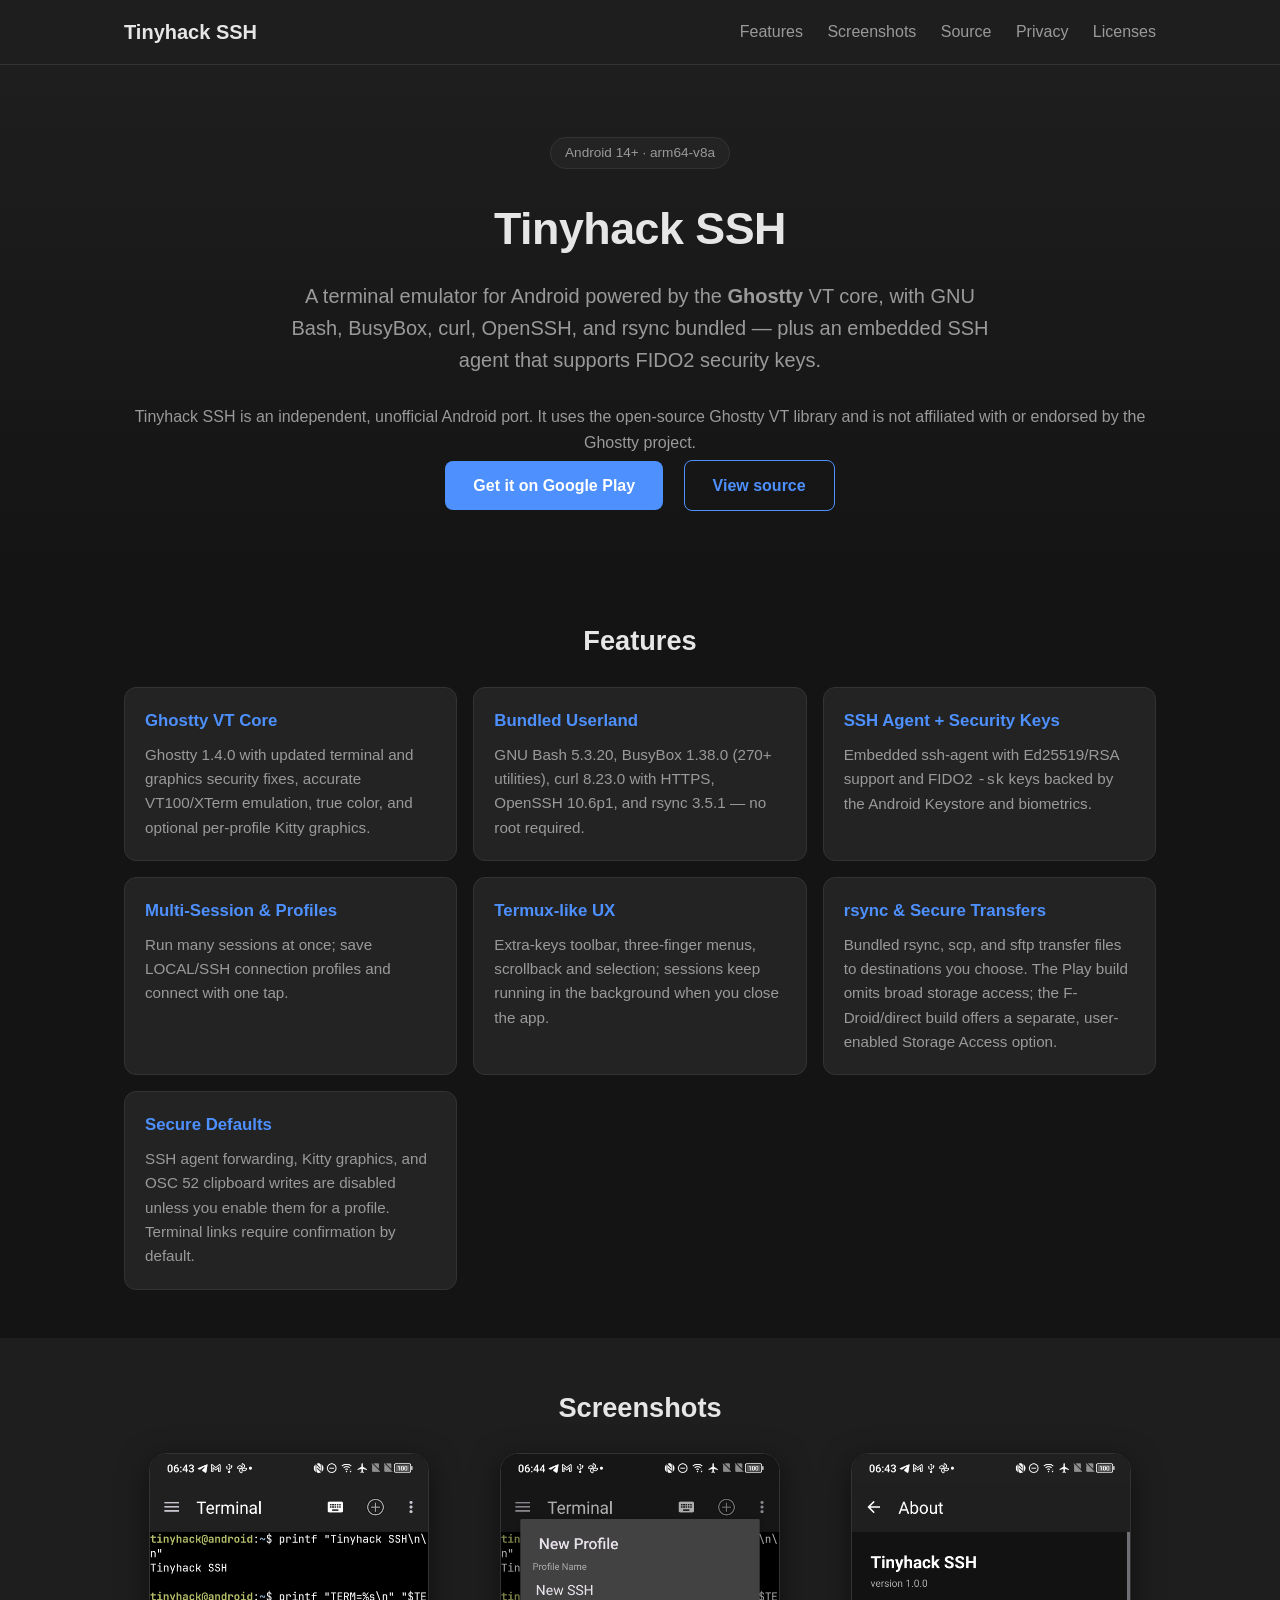
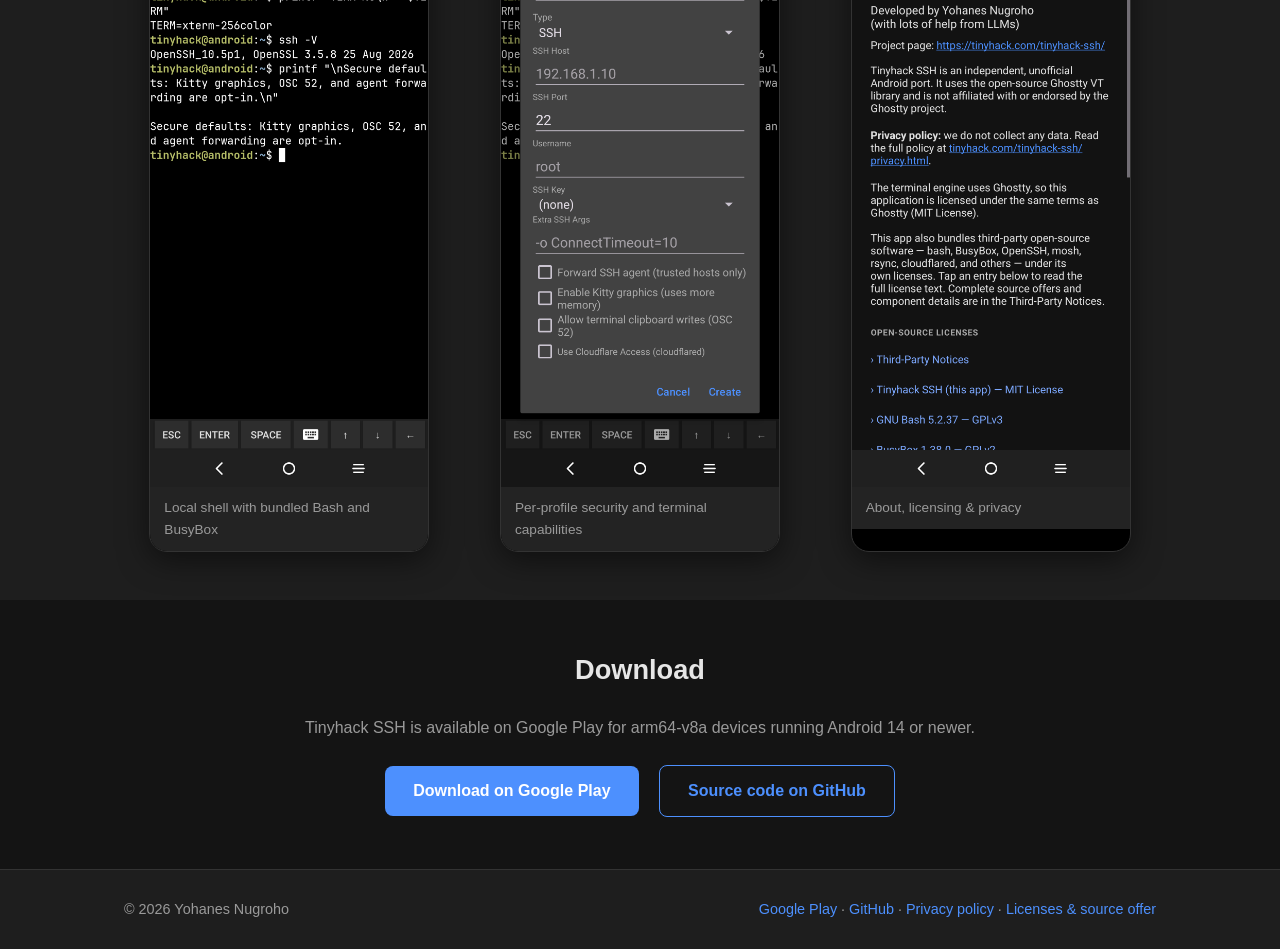
==== website/index.html @ e21db77f "Add named UML Debian environments and refresh security dependencies" ====
<!DOCTYPE html>
<html lang="en">
<head>
<meta charset="utf-8">
<meta name="viewport" content="width=device-width, initial-scale=1">
<title>Tinyhack SSH — Terminal emulator for Android with Ghostty core</title>
<meta name="description" content="Tinyhack SSH is a high-performance Android terminal emulator powered by the Ghostty VT core, with an embedded GNU/BSD userland, curl, OpenSSH suite, SSH agent, rsync, and a Termux-like touch UX.">
<link rel="stylesheet" href="style.css">
</head>
<body>

<header>
  <div class="container">
    <span class="brand">Tinyhack SSH</span>
    <nav>
      <a href="#features">Features</a>
      <a href="#screenshots">Screenshots</a>
      <a href="https://github.com/yohanes/tinyhack-ssh">Source</a>
      <a href="privacy.html">Privacy</a>
      <a href="third-party-notices.txt">Licenses</a>
    </nav>
  </div>
</header>

<section class="hero">
  <div class="container">
    <div class="badge">Android 14+ &middot; arm64-v8a</div>
    <h1>Tinyhack SSH</h1>
    <p class="tagline">A terminal emulator for Android powered by the <strong>Ghostty</strong> VT&nbsp;core, with GNU Bash, BusyBox, curl, OpenSSH, and rsync bundled — plus an embedded SSH agent that supports FIDO2 security keys.</p>
    <p class="muted">Tinyhack SSH is an independent, unofficial Android port. It uses the open-source Ghostty VT library and is not affiliated with or endorsed by the Ghostty project.</p>
    <a class="btn" href="https://play.google.com/store/apps/details?id=com.tinyhack.ssh">Get it on Google Play</a>
    <a class="btn secondary" href="https://github.com/yohanes/tinyhack-ssh">View source</a>
  </div>
</section>

<section id="features">
  <div class="container">
    <h2>Features</h2>
    <div class="features">
      <div class="feature"><h3>Ghostty VT Core</h3><p>Ghostty 1.4.0 with updated terminal and graphics security fixes, accurate VT100/XTerm emulation, true color, and optional per-profile Kitty graphics.</p></div>
      <div class="feature"><h3>Bundled Userland</h3><p>GNU Bash 5.3.20, BusyBox 1.38.0 (270+ utilities), curl 8.23.0 with HTTPS, OpenSSH 10.6p1, and rsync 3.5.1 — no root required.</p></div>
      <div class="feature"><h3>SSH Agent + Security Keys</h3><p>Embedded ssh-agent with Ed25519/RSA support and FIDO2 <code>-sk</code> keys backed by the Android Keystore and biometrics.</p></div>
      <div class="feature"><h3>Multi-Session &amp; Profiles</h3><p>Run many sessions at once; save LOCAL/SSH connection profiles and connect with one tap.</p></div>
      <div class="feature"><h3>Termux-like UX</h3><p>Extra-keys toolbar, three-finger menus, scrollback and selection; sessions keep running in the background when you close the app.</p></div>
      <div class="feature"><h3>rsync &amp; Secure Transfers</h3><p>Bundled rsync, scp, and sftp transfer files to destinations you choose. The Play build omits broad storage access; the F-Droid/direct build offers a separate, user-enabled Storage Access option.</p></div>
      <div class="feature"><h3>Secure Defaults</h3><p>SSH agent forwarding, Kitty graphics, and OSC 52 clipboard writes are disabled unless you enable them for a profile. Terminal links require confirmation by default.</p></div>
    </div>
  </div>
</section>

<section id="screenshots" style="background: var(--bg-alt);">
  <div class="container">
    <h2>Screenshots</h2>
    <div class="screenshots">
      <figure class="shot">
        <img src="screenshots/terminal.png" alt="Tinyhack SSH terminal running commands in a local bash session">
        <figcaption>Local shell with bundled Bash and BusyBox</figcaption>
      </figure>
      <figure class="shot">
        <img src="screenshots/drawer.png" alt="New SSH profile dialog with agent forwarding, Kitty graphics, and OSC 52 options disabled">
        <figcaption>Per-profile security and terminal capabilities</figcaption>
      </figure>
      <figure class="shot">
        <img src="screenshots/about.png" alt="About dialog showing developer, license, and privacy information">
        <figcaption>About, licensing &amp; privacy</figcaption>
      </figure>
    </div>
  </div>
</section>

<section id="download">
  <div class="container" style="text-align:center;">
    <h2>Download</h2>
    <p style="color:var(--muted); margin-bottom:20px;">Tinyhack SSH is available on Google Play for arm64-v8a devices running Android 14 or newer.</p>
    <a class="btn" href="https://play.google.com/store/apps/details?id=com.tinyhack.ssh">Download on Google Play</a>
    <a class="btn secondary" href="https://github.com/yohanes/tinyhack-ssh">Source code on GitHub</a>
  </div>
</section>

<footer>
  <div class="container">
    <span>&copy; 2026 Yohanes Nugroho</span>
    <span><a href="https://play.google.com/store/apps/details?id=com.tinyhack.ssh">Google Play</a> &middot; <a href="https://github.com/yohanes/tinyhack-ssh">GitHub</a> &middot; <a href="https://tinyhack.com/tinyhack-ssh/privacy.html">Privacy policy</a> &middot; <a href="third-party-notices.txt">Licenses &amp; source offer</a></span>
  </div>
</footer>

</body>
</html>
---- website/style.css ----
:root {
  --bg: #141414;
  --bg-alt: #1e1e1e;
  --card: #232323;
  --text: #e6e6e6;
  --muted: #9a9a9a;
  --accent: #4d90fe;
  --border: #333;
}

* { box-sizing: border-box; margin: 0; padding: 0; }

body {
  background: var(--bg);
  color: var(--text);
  font-family: -apple-system, BlinkMacSystemFont, "Segoe UI", Roboto, Helvetica, Arial, sans-serif;
  line-height: 1.6;
}

a { color: var(--accent); text-decoration: none; }
a:hover { text-decoration: underline; }

.container { max-width: 1080px; margin: 0 auto; padding: 0 24px; }

header {
  background: var(--bg-alt);
  border-bottom: 1px solid var(--border);
  padding: 16px 0;
  position: sticky;
  top: 0;
  z-index: 10;
}
header .container { display: flex; align-items: center; justify-content: space-between; }
.brand { font-size: 1.25rem; font-weight: 700; color: var(--text); }
nav a { margin-left: 20px; color: var(--muted); }
nav a:hover { color: var(--text); text-decoration: none; }

.hero {
  padding: 72px 0 56px;
  text-align: center;
  background: linear-gradient(180deg, var(--bg-alt) 0%, var(--bg) 100%);
}
.hero h1 { font-size: 2.8rem; letter-spacing: -0.5px; }
.hero .tagline { font-size: 1.25rem; color: var(--muted); margin: 16px auto 28px; max-width: 720px; }
.btn {
  display: inline-block;
  background: var(--accent);
  color: #fff;
  padding: 12px 28px;
  border-radius: 8px;
  font-weight: 600;
  margin: 4px 8px;
}
.btn:hover { filter: brightness(1.1); text-decoration: none; }
.btn.secondary { background: transparent; border: 1px solid var(--accent); color: var(--accent); }
.btn.disabled { background: #3a3a3a; color: var(--muted); cursor: not-allowed; }
.badge {
  display: inline-block;
  background: var(--card);
  border: 1px solid var(--border);
  color: var(--muted);
  border-radius: 999px;
  padding: 4px 14px;
  font-size: 0.85rem;
  margin-bottom: 24px;
}

section { padding: 48px 0; }
section h2 { font-size: 1.7rem; margin-bottom: 24px; text-align: center; }

.features {
  display: grid;
  grid-template-columns: repeat(auto-fit, minmax(300px, 1fr));
  gap: 16px;
}
.feature {
  background: var(--card);
  border: 1px solid var(--border);
  border-radius: 12px;
  padding: 20px;
}
.feature h3 { font-size: 1.05rem; margin-bottom: 8px; color: var(--accent); }
.feature p { color: var(--muted); font-size: 0.95rem; }

.screenshots {
  display: grid;
  grid-template-columns: repeat(auto-fit, minmax(240px, 1fr));
  gap: 20px;
  justify-items: center;
}
.shot {
  background: #000;
  border: 1px solid var(--border);
  border-radius: 18px;
  overflow: hidden;
  max-width: 280px;
  box-shadow: 0 8px 30px rgba(0, 0, 0, 0.5);
}
.shot img { display: block; width: 100%; height: auto; }
.shot figcaption { padding: 10px 14px; font-size: 0.85rem; color: var(--muted); background: var(--card); }

footer {
  border-top: 1px solid var(--border);
  background: var(--bg-alt);
  padding: 28px 0;
  color: var(--muted);
  font-size: 0.9rem;
}
footer .container { display: flex; flex-wrap: wrap; gap: 12px; justify-content: space-between; }

.page { padding: 48px 0 64px; max-width: 800px; }
.page h1 { margin-bottom: 24px; }
.page h2 { font-size: 1.3rem; margin: 28px 0 12px; text-align: left; }
.page p, .page ul { color: var(--text); margin-bottom: 16px; }
.page ul { padding-left: 24px; }
.muted { color: var(--muted); }
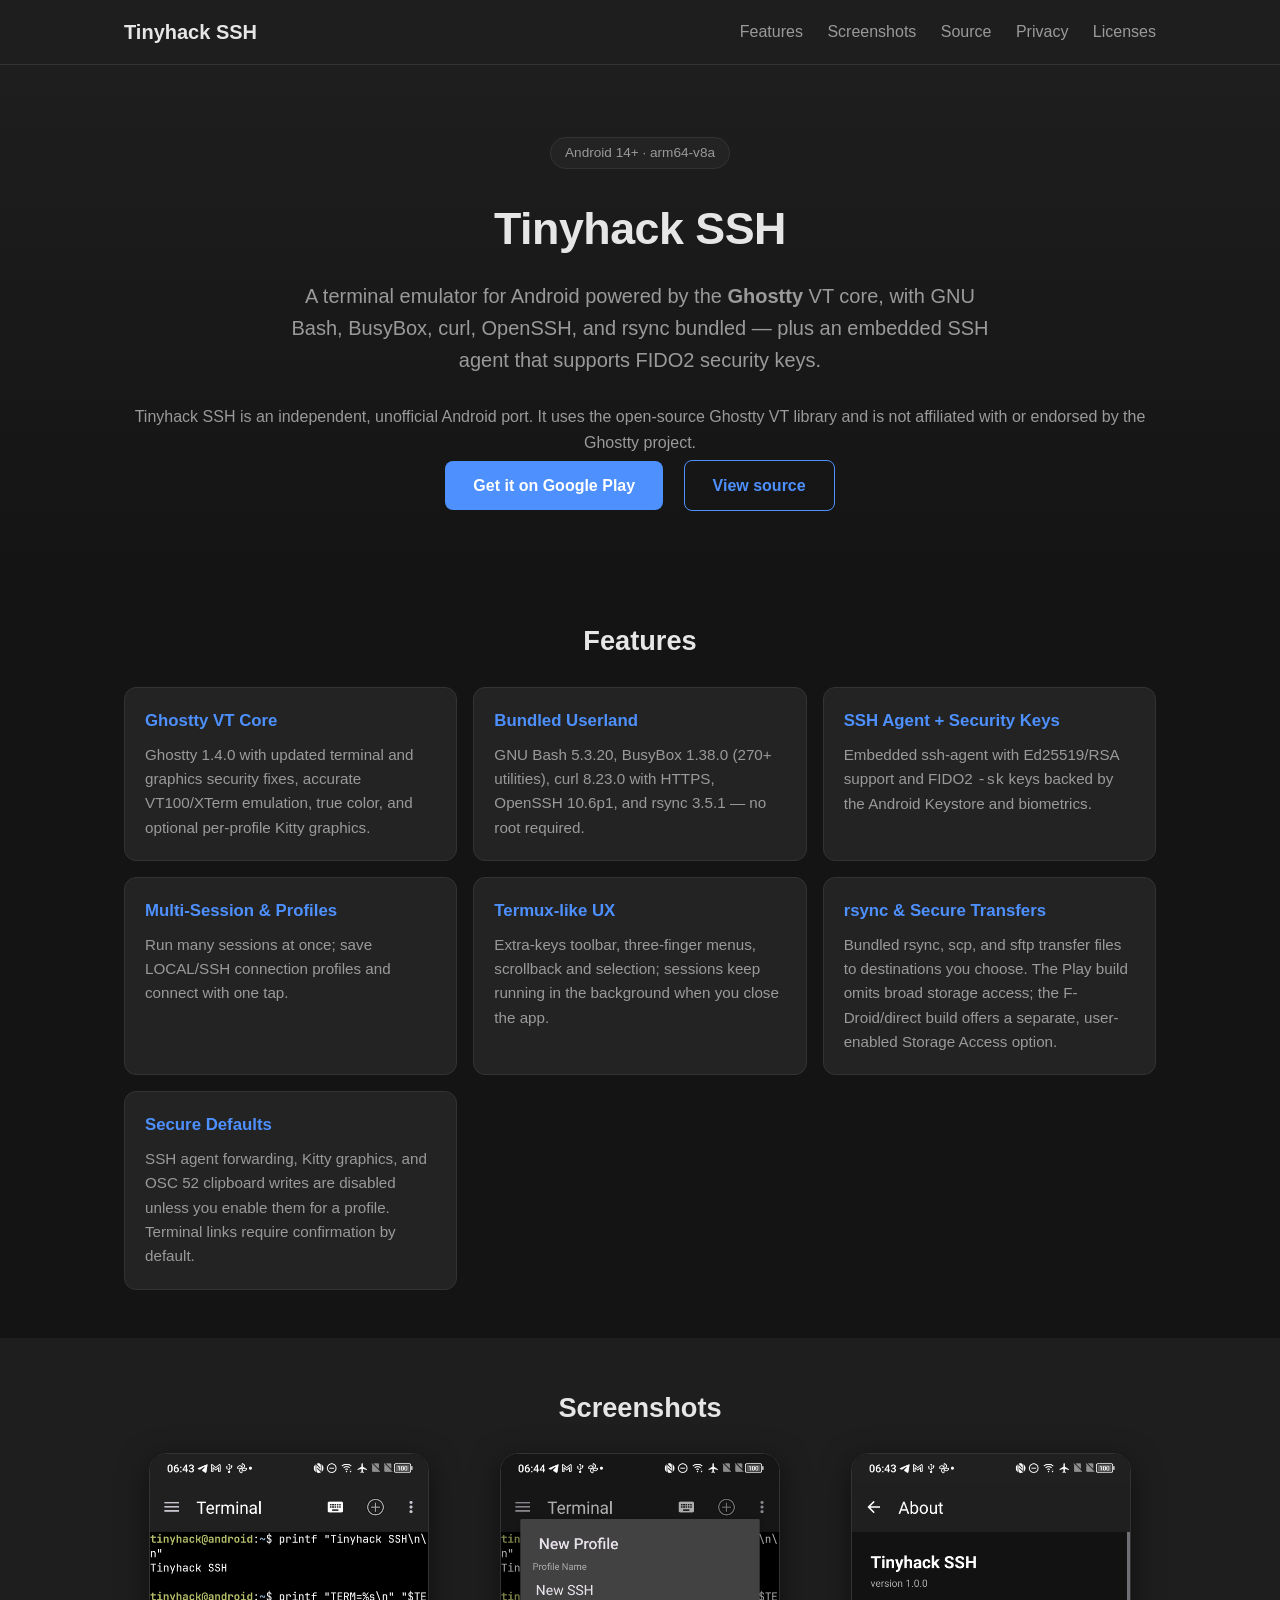
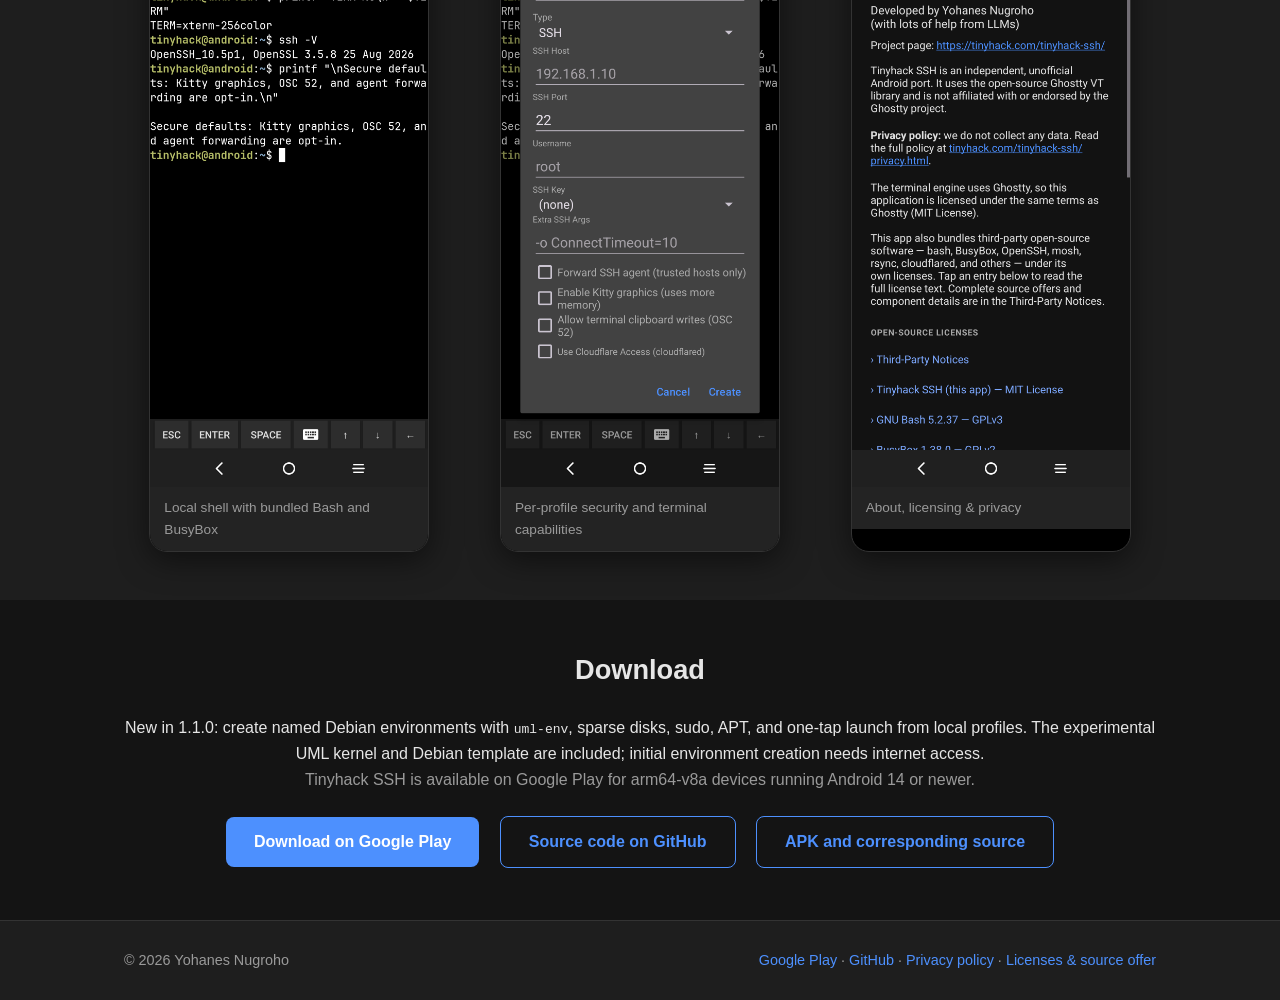
==== commit 684f37de: "Release 1.1.0 with bundled UML Debian environments" ====
--- a/website/index.html
+++ b/website/index.html
@@ -71,9 +71,11 @@
 <section id="download">
   <div class="container" style="text-align:center;">
     <h2>Download</h2>
+    <p>New in 1.1.0: create named Debian environments with <code>uml-env</code>, sparse disks, sudo, APT, and one-tap launch from local profiles. The experimental UML kernel and Debian template are included; initial environment creation needs internet access.</p>
     <p style="color:var(--muted); margin-bottom:20px;">Tinyhack SSH is available on Google Play for arm64-v8a devices running Android 14 or newer.</p>
     <a class="btn" href="https://play.google.com/store/apps/details?id=com.tinyhack.ssh">Download on Google Play</a>
     <a class="btn secondary" href="https://github.com/yohanes/tinyhack-ssh">Source code on GitHub</a>
+    <a class="btn secondary" href="https://github.com/yohanes/tinyhack-ssh/releases/tag/v1.1.0">APK and corresponding source</a>
   </div>
 </section>
 
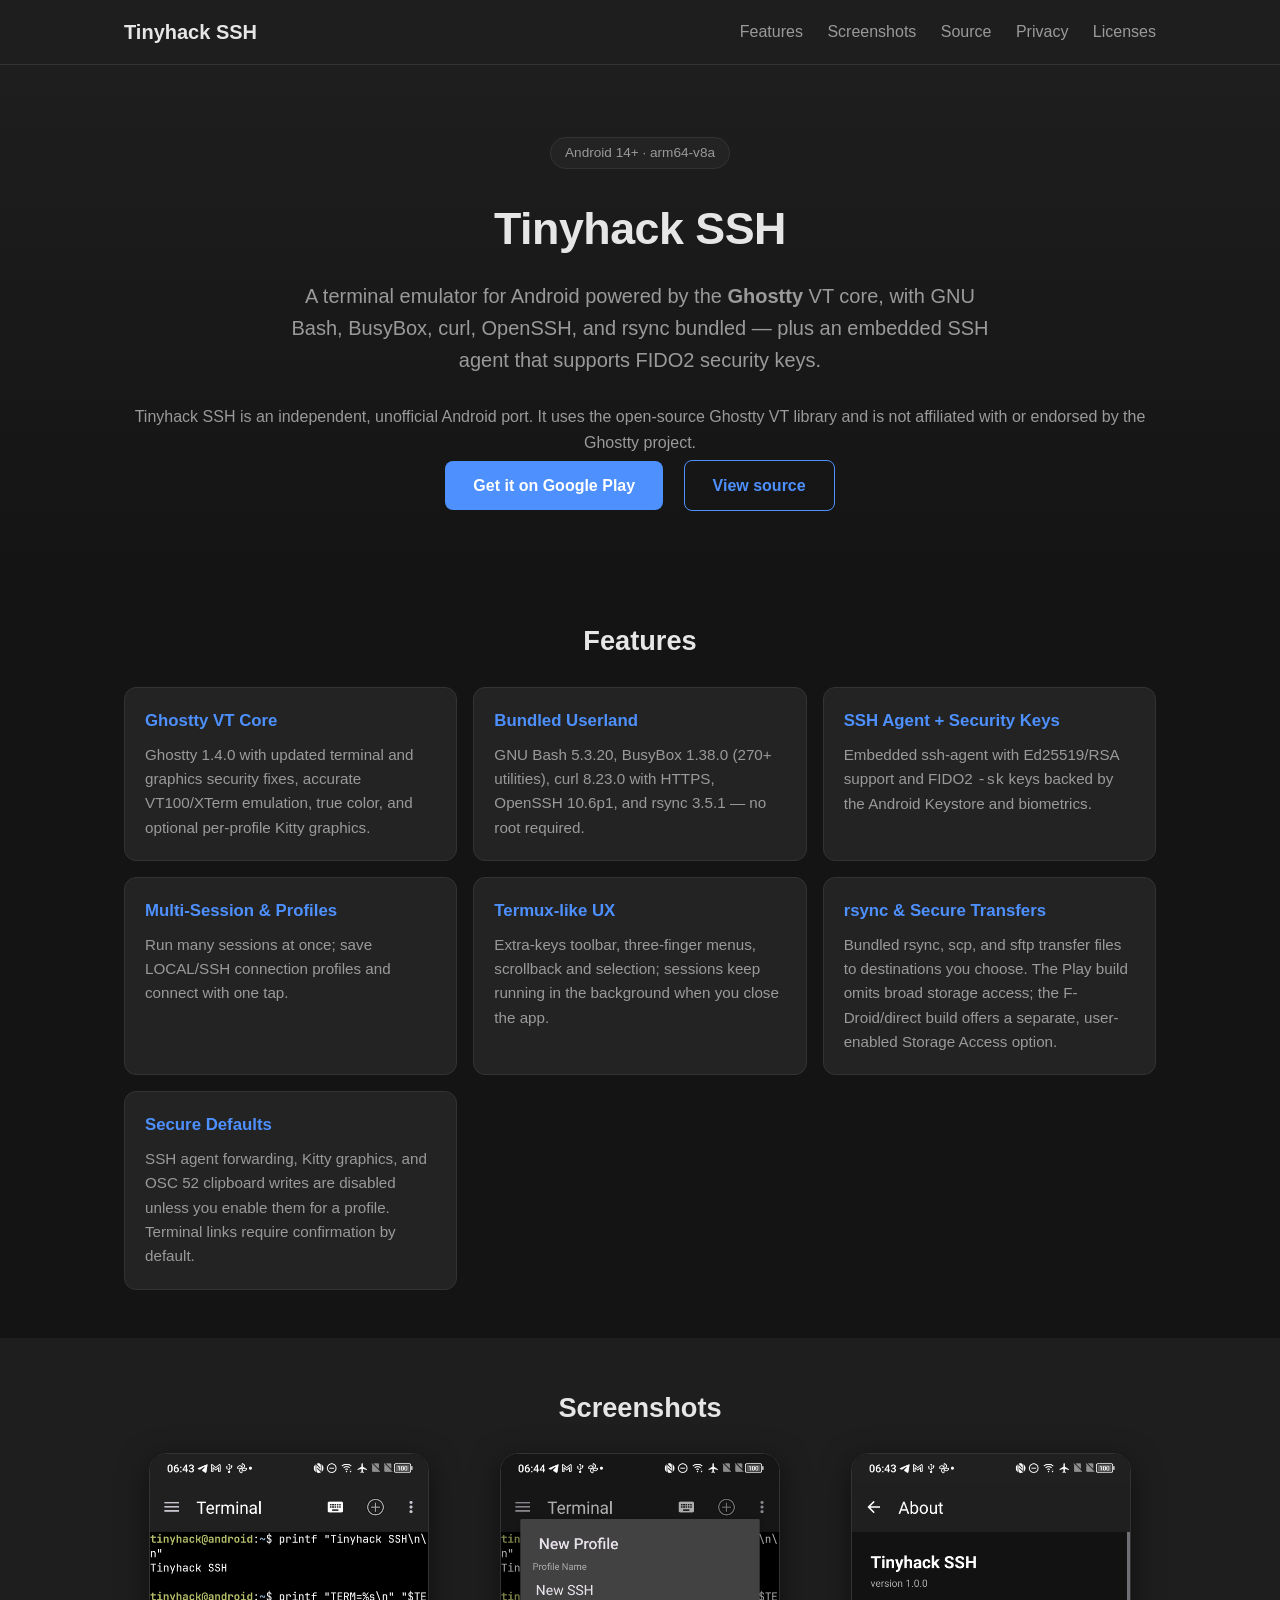
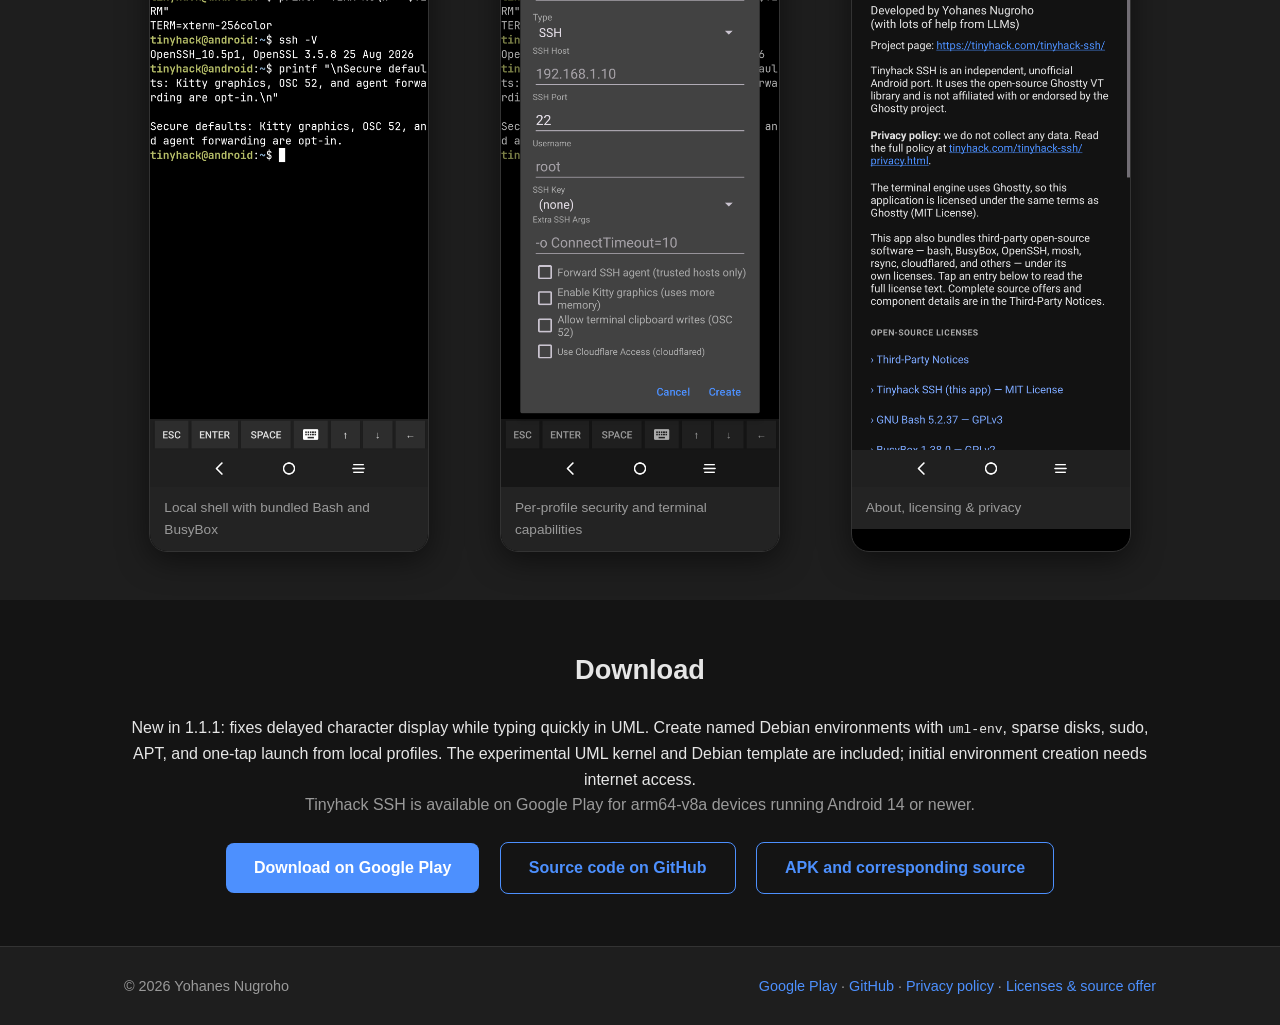
==== commit 006036c3: "Release 1.1.1 with reliable UML console input wakeups" ====
--- a/website/index.html
+++ b/website/index.html
@@ -71,11 +71,11 @@
 <section id="download">
   <div class="container" style="text-align:center;">
     <h2>Download</h2>
-    <p>New in 1.1.0: create named Debian environments with <code>uml-env</code>, sparse disks, sudo, APT, and one-tap launch from local profiles. The experimental UML kernel and Debian template are included; initial environment creation needs internet access.</p>
+    <p>New in 1.1.1: fixes delayed character display while typing quickly in UML. Create named Debian environments with <code>uml-env</code>, sparse disks, sudo, APT, and one-tap launch from local profiles. The experimental UML kernel and Debian template are included; initial environment creation needs internet access.</p>
     <p style="color:var(--muted); margin-bottom:20px;">Tinyhack SSH is available on Google Play for arm64-v8a devices running Android 14 or newer.</p>
     <a class="btn" href="https://play.google.com/store/apps/details?id=com.tinyhack.ssh">Download on Google Play</a>
     <a class="btn secondary" href="https://github.com/yohanes/tinyhack-ssh">Source code on GitHub</a>
-    <a class="btn secondary" href="https://github.com/yohanes/tinyhack-ssh/releases/tag/v1.1.0">APK and corresponding source</a>
+    <a class="btn secondary" href="https://github.com/yohanes/tinyhack-ssh/releases/tag/v1.1.1">APK and corresponding source</a>
   </div>
 </section>
 
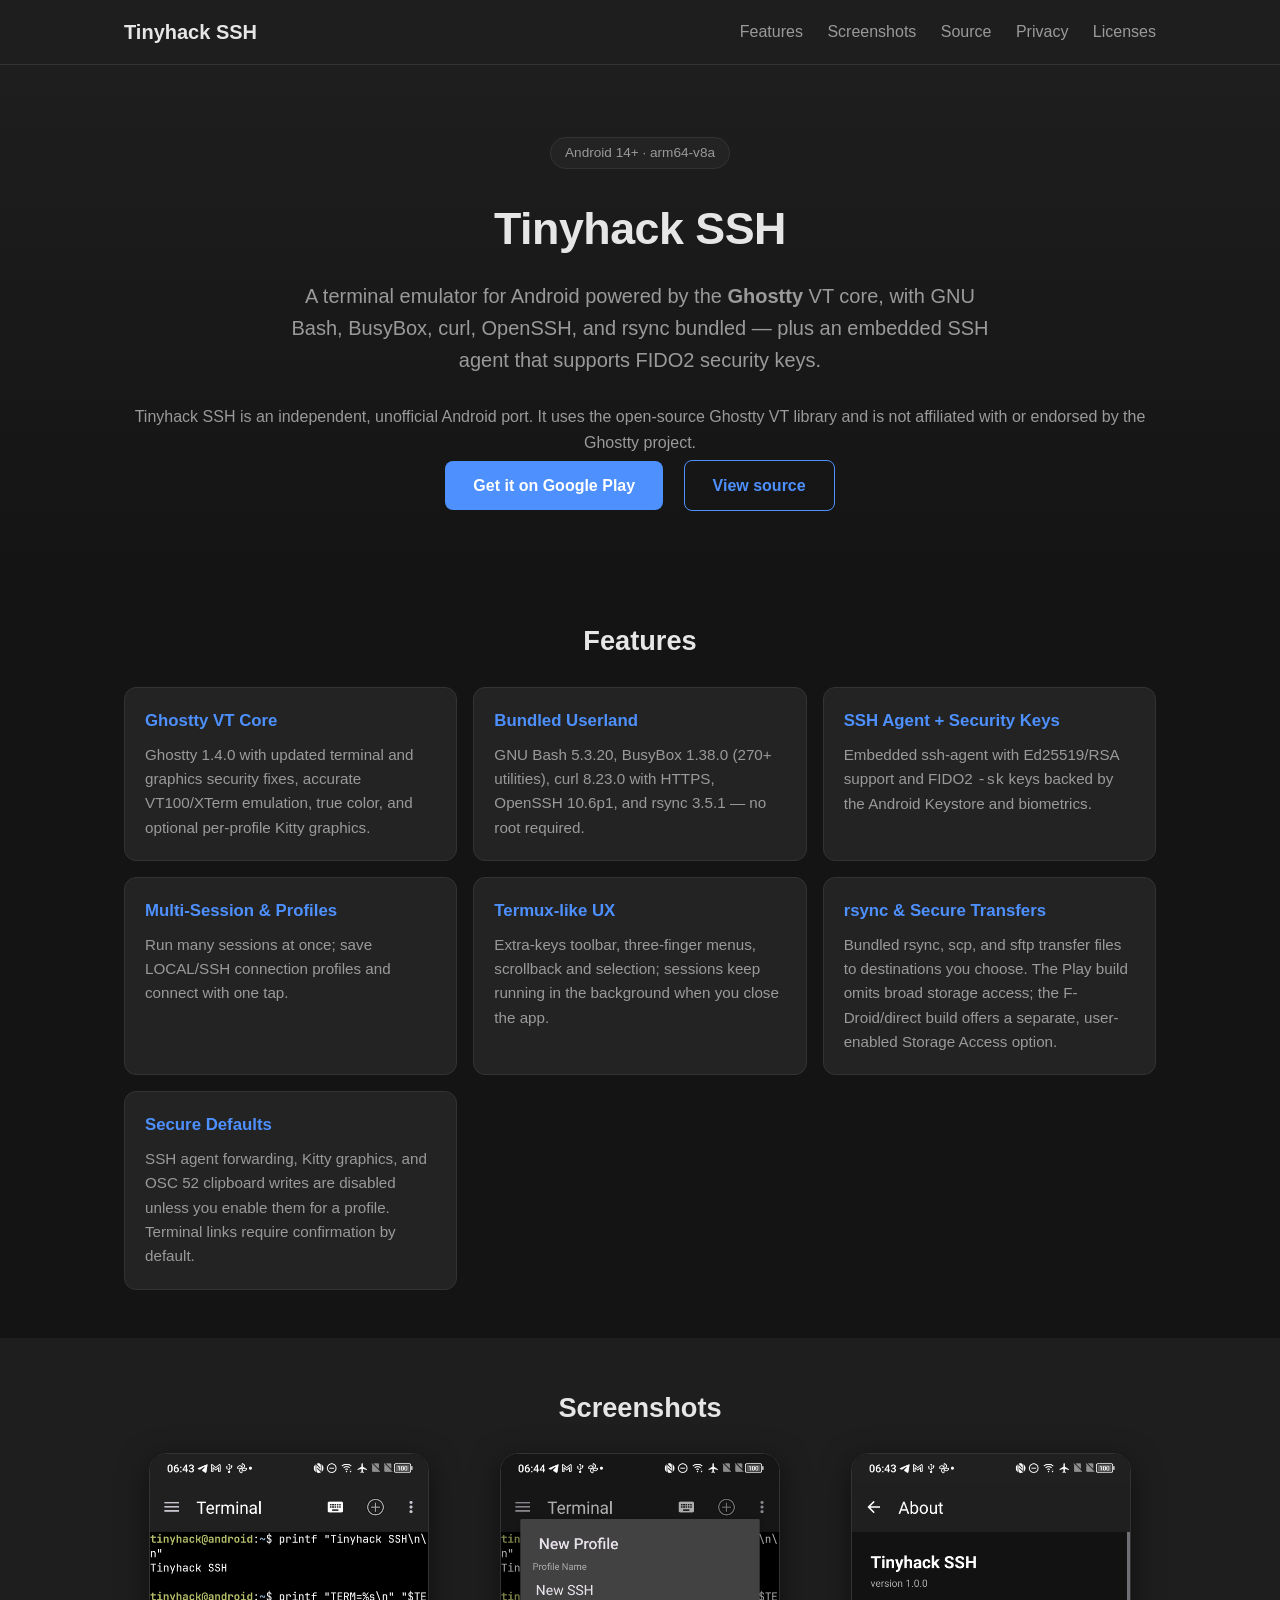
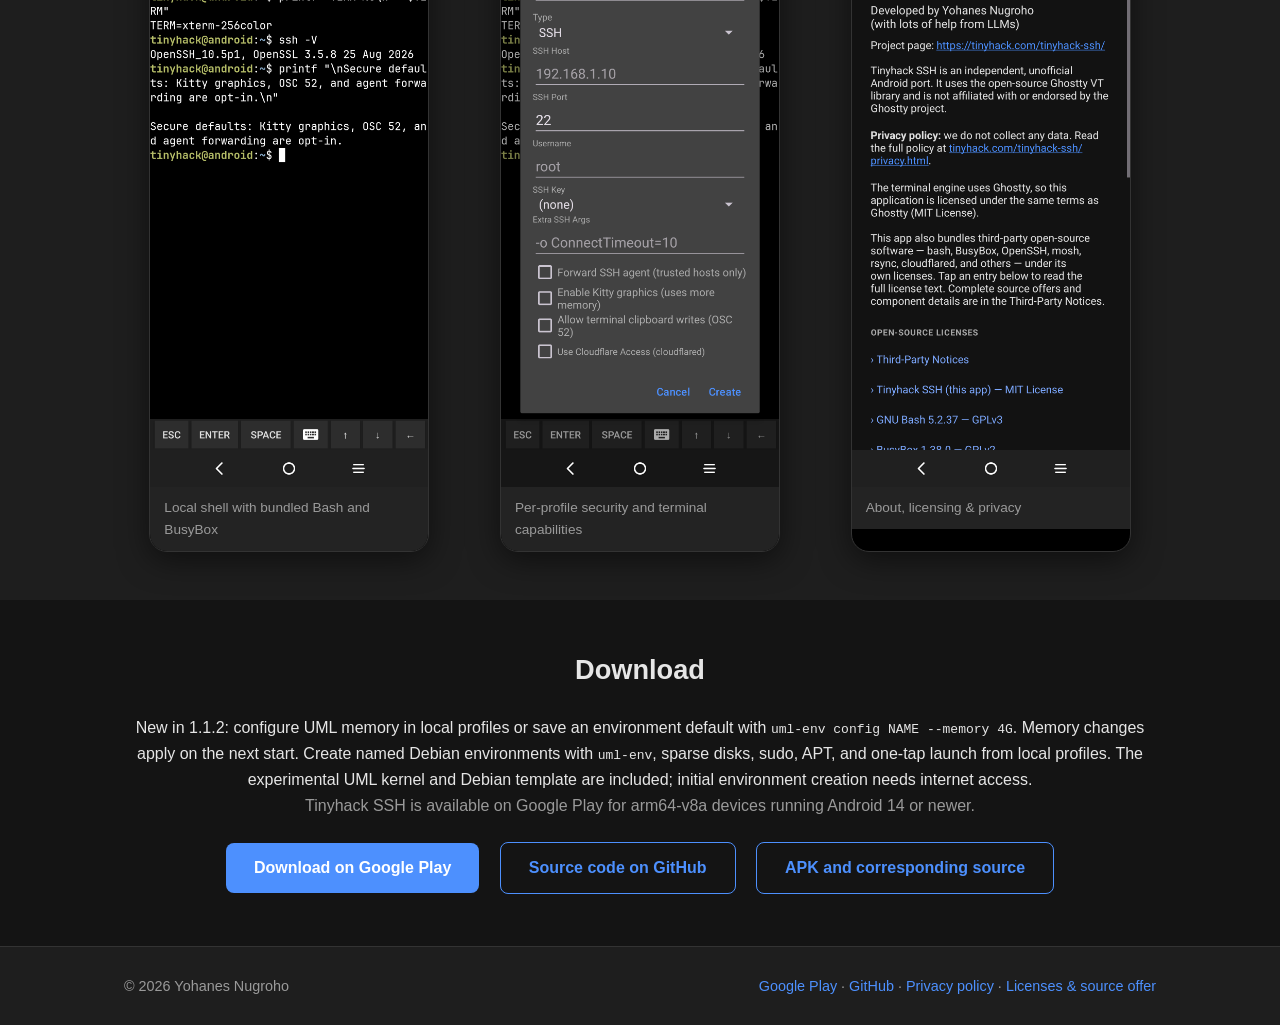
==== commit c2a7484f: "Add configurable UML memory and prepare 1.1.2 release" ====
--- a/website/index.html
+++ b/website/index.html
@@ -71,11 +71,11 @@
 <section id="download">
   <div class="container" style="text-align:center;">
     <h2>Download</h2>
-    <p>New in 1.1.1: fixes delayed character display while typing quickly in UML. Create named Debian environments with <code>uml-env</code>, sparse disks, sudo, APT, and one-tap launch from local profiles. The experimental UML kernel and Debian template are included; initial environment creation needs internet access.</p>
+    <p>New in 1.1.2: configure UML memory in local profiles or save an environment default with <code>uml-env config NAME --memory 4G</code>. Memory changes apply on the next start. Create named Debian environments with <code>uml-env</code>, sparse disks, sudo, APT, and one-tap launch from local profiles. The experimental UML kernel and Debian template are included; initial environment creation needs internet access.</p>
     <p style="color:var(--muted); margin-bottom:20px;">Tinyhack SSH is available on Google Play for arm64-v8a devices running Android 14 or newer.</p>
     <a class="btn" href="https://play.google.com/store/apps/details?id=com.tinyhack.ssh">Download on Google Play</a>
     <a class="btn secondary" href="https://github.com/yohanes/tinyhack-ssh">Source code on GitHub</a>
-    <a class="btn secondary" href="https://github.com/yohanes/tinyhack-ssh/releases/tag/v1.1.1">APK and corresponding source</a>
+    <a class="btn secondary" href="https://github.com/yohanes/tinyhack-ssh/releases/tag/v1.1.2">APK and corresponding source</a>
   </div>
 </section>
 
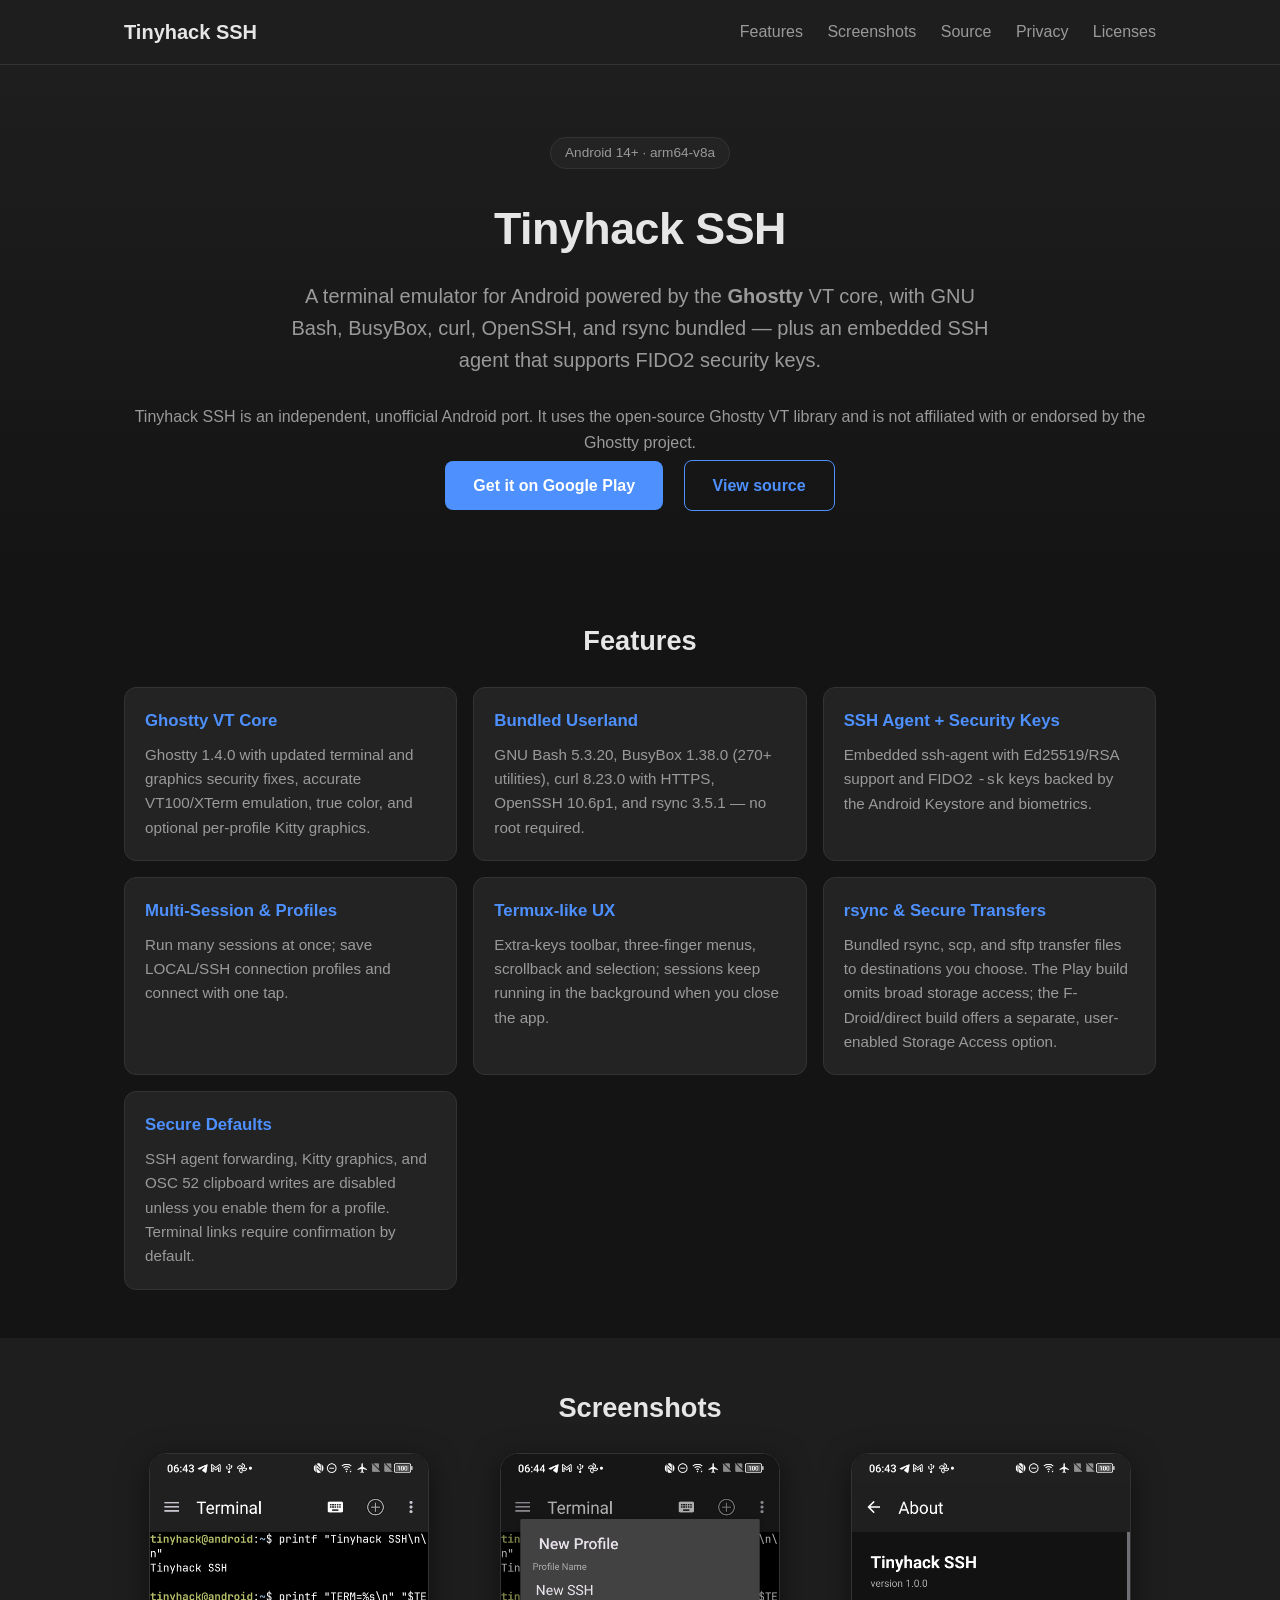
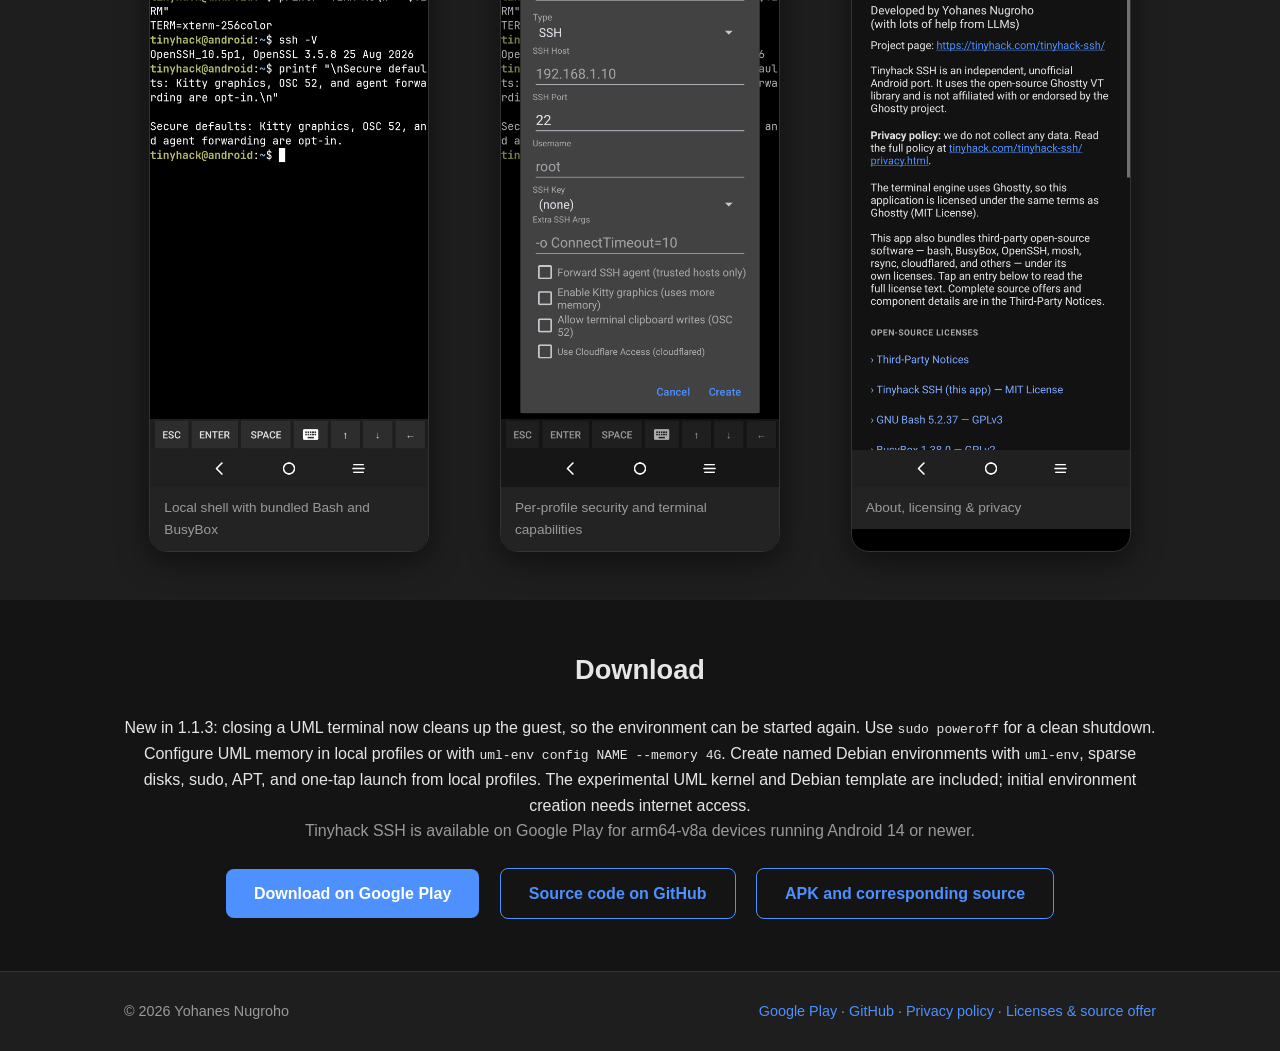
==== commit 4ec6298e: "Fix UML cleanup on console close and release 1.1.3" ====
--- a/website/index.html
+++ b/website/index.html
@@ -71,11 +71,11 @@
 <section id="download">
   <div class="container" style="text-align:center;">
     <h2>Download</h2>
-    <p>New in 1.1.2: configure UML memory in local profiles or save an environment default with <code>uml-env config NAME --memory 4G</code>. Memory changes apply on the next start. Create named Debian environments with <code>uml-env</code>, sparse disks, sudo, APT, and one-tap launch from local profiles. The experimental UML kernel and Debian template are included; initial environment creation needs internet access.</p>
+    <p>New in 1.1.3: closing a UML terminal now cleans up the guest, so the environment can be started again. Use <code>sudo poweroff</code> for a clean shutdown. Configure UML memory in local profiles or with <code>uml-env config NAME --memory 4G</code>. Create named Debian environments with <code>uml-env</code>, sparse disks, sudo, APT, and one-tap launch from local profiles. The experimental UML kernel and Debian template are included; initial environment creation needs internet access.</p>
     <p style="color:var(--muted); margin-bottom:20px;">Tinyhack SSH is available on Google Play for arm64-v8a devices running Android 14 or newer.</p>
     <a class="btn" href="https://play.google.com/store/apps/details?id=com.tinyhack.ssh">Download on Google Play</a>
     <a class="btn secondary" href="https://github.com/yohanes/tinyhack-ssh">Source code on GitHub</a>
-    <a class="btn secondary" href="https://github.com/yohanes/tinyhack-ssh/releases/tag/v1.1.2">APK and corresponding source</a>
+    <a class="btn secondary" href="https://github.com/yohanes/tinyhack-ssh/releases/tag/v1.1.3">APK and corresponding source</a>
   </div>
 </section>
 
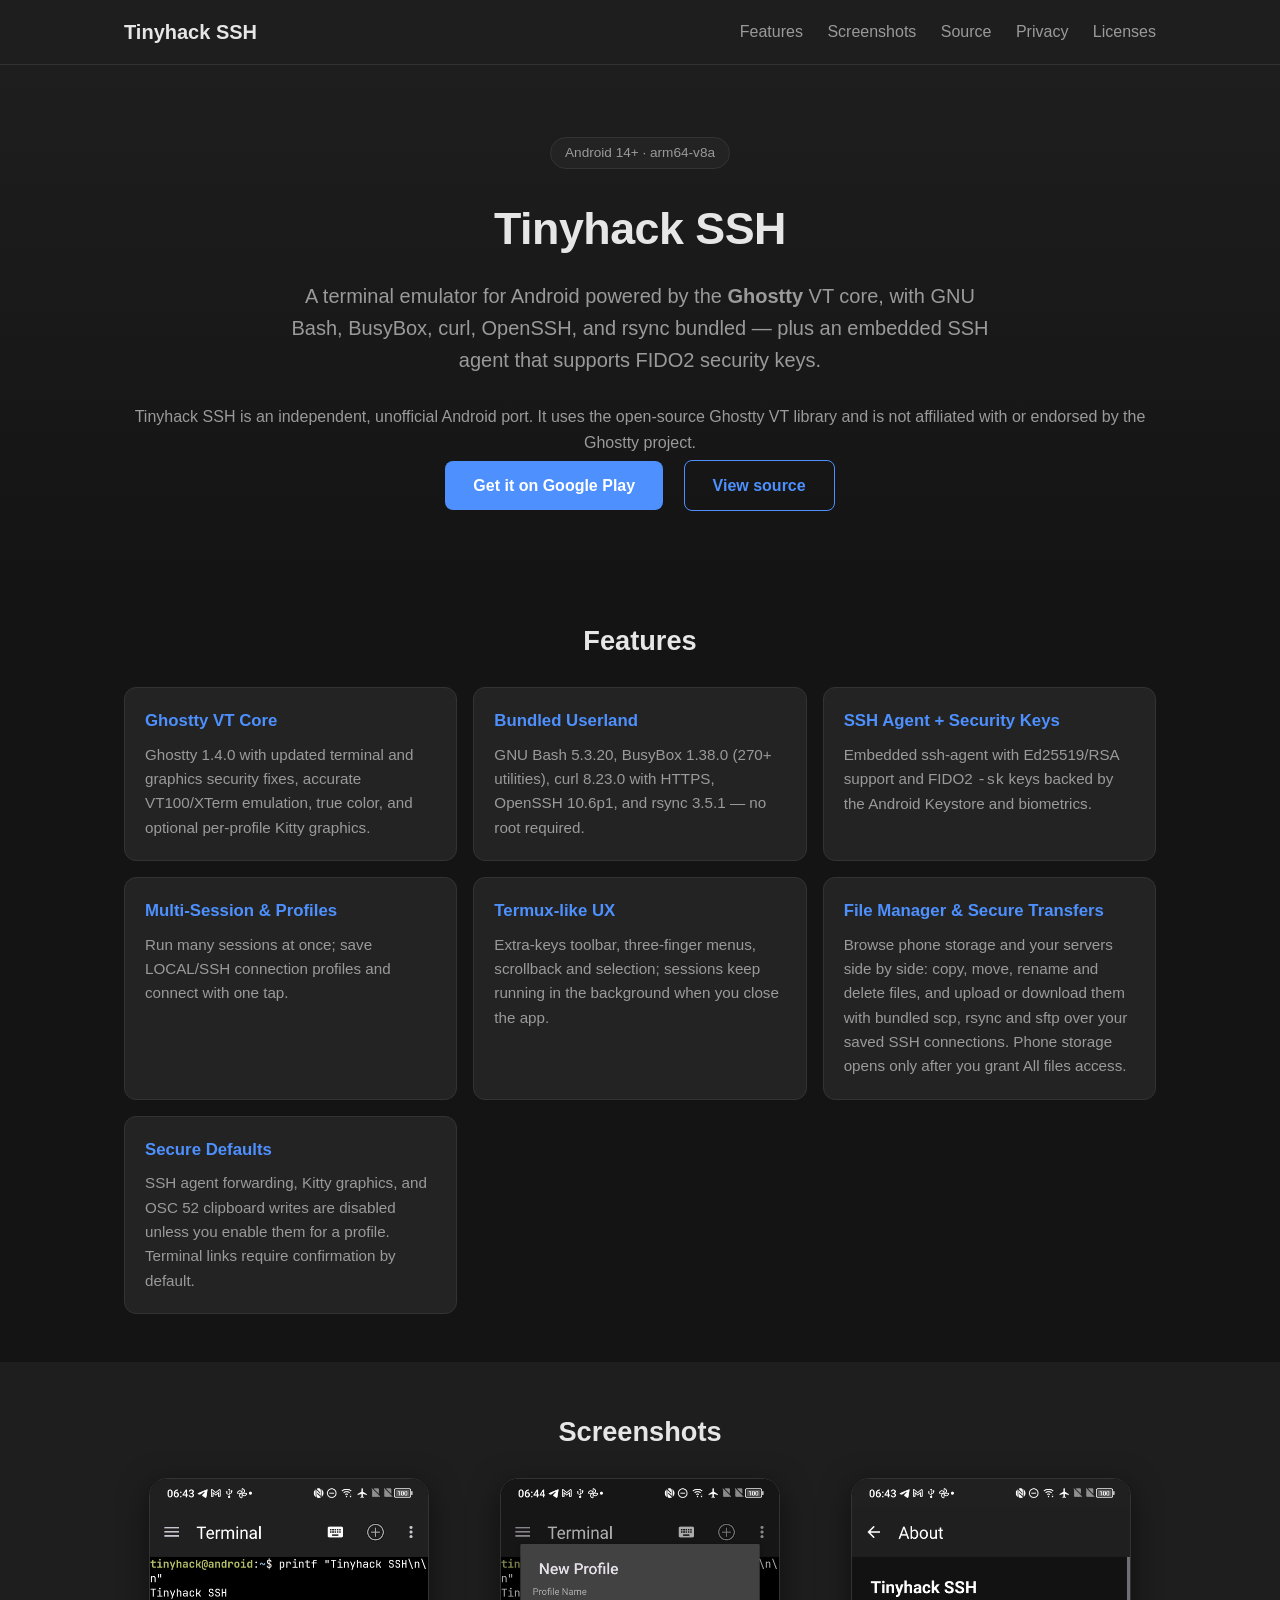
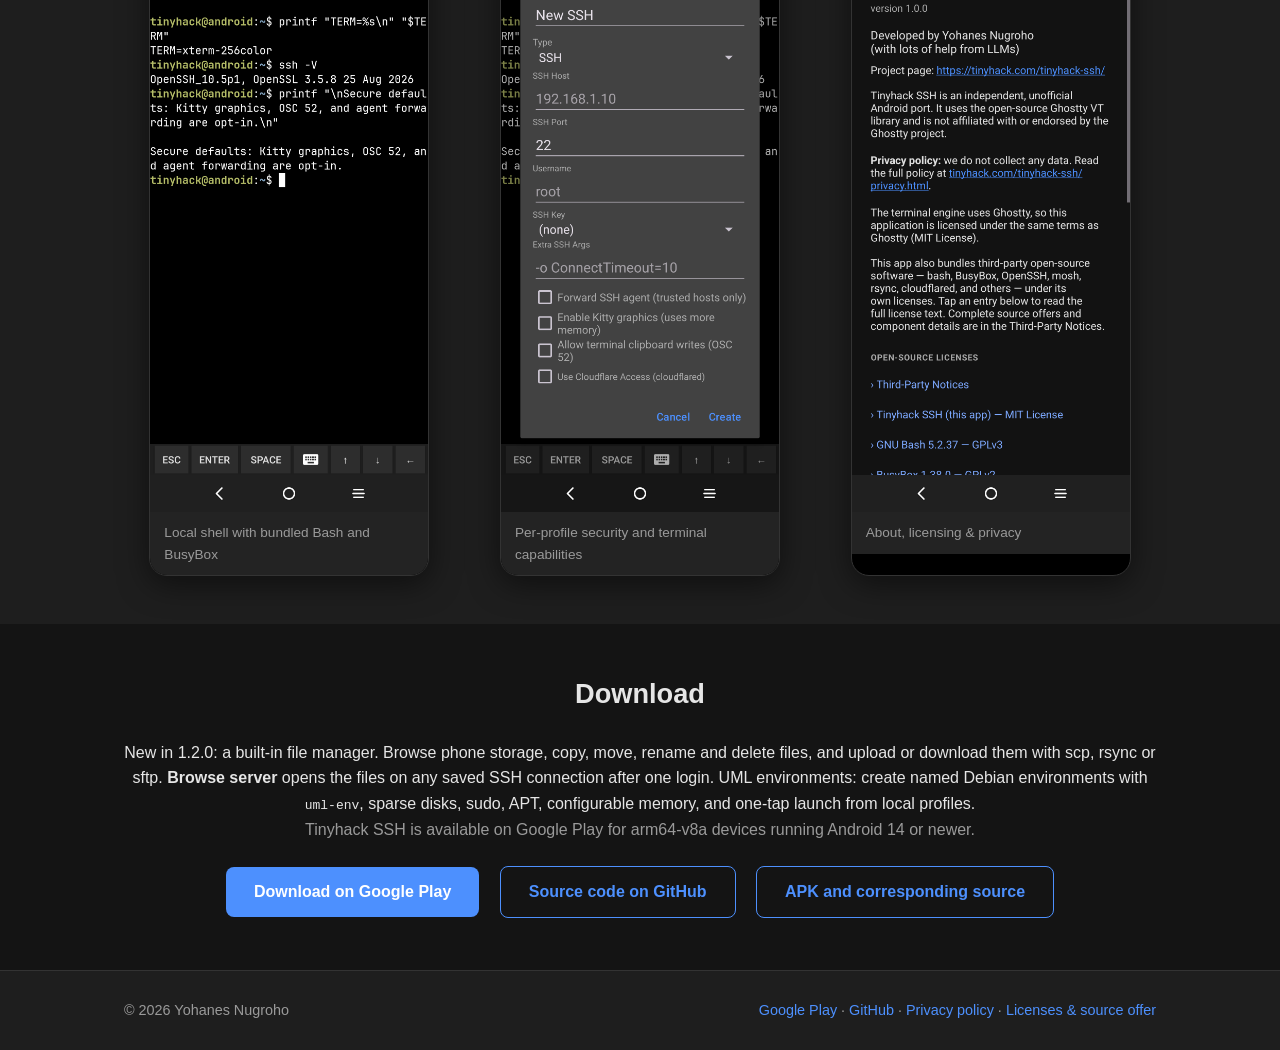
==== commit fb9e4219: "Add file manager and remote file browser; release 1.2.0 - Files screen: browse app home and (with Al" ====
--- a/website/index.html
+++ b/website/index.html
@@ -42,7 +42,7 @@
       <div class="feature"><h3>SSH Agent + Security Keys</h3><p>Embedded ssh-agent with Ed25519/RSA support and FIDO2 <code>-sk</code> keys backed by the Android Keystore and biometrics.</p></div>
       <div class="feature"><h3>Multi-Session &amp; Profiles</h3><p>Run many sessions at once; save LOCAL/SSH connection profiles and connect with one tap.</p></div>
       <div class="feature"><h3>Termux-like UX</h3><p>Extra-keys toolbar, three-finger menus, scrollback and selection; sessions keep running in the background when you close the app.</p></div>
-      <div class="feature"><h3>rsync &amp; Secure Transfers</h3><p>Bundled rsync, scp, and sftp transfer files to destinations you choose. The Play build omits broad storage access; the F-Droid/direct build offers a separate, user-enabled Storage Access option.</p></div>
+      <div class="feature"><h3>File Manager &amp; Secure Transfers</h3><p>Browse phone storage and your servers side by side: copy, move, rename and delete files, and upload or download them with bundled scp, rsync and sftp over your saved SSH connections. Phone storage opens only after you grant All files access.</p></div>
       <div class="feature"><h3>Secure Defaults</h3><p>SSH agent forwarding, Kitty graphics, and OSC 52 clipboard writes are disabled unless you enable them for a profile. Terminal links require confirmation by default.</p></div>
     </div>
   </div>
@@ -71,11 +71,11 @@
 <section id="download">
   <div class="container" style="text-align:center;">
     <h2>Download</h2>
-    <p>New in 1.1.3: closing a UML terminal now cleans up the guest, so the environment can be started again. Use <code>sudo poweroff</code> for a clean shutdown. Configure UML memory in local profiles or with <code>uml-env config NAME --memory 4G</code>. Create named Debian environments with <code>uml-env</code>, sparse disks, sudo, APT, and one-tap launch from local profiles. The experimental UML kernel and Debian template are included; initial environment creation needs internet access.</p>
+    <p>New in 1.2.0: a built-in file manager. Browse phone storage, copy, move, rename and delete files, and upload or download them with scp, rsync or sftp. <strong>Browse server</strong> opens the files on any saved SSH connection after one login. UML environments: create named Debian environments with <code>uml-env</code>, sparse disks, sudo, APT, configurable memory, and one-tap launch from local profiles.</p>
     <p style="color:var(--muted); margin-bottom:20px;">Tinyhack SSH is available on Google Play for arm64-v8a devices running Android 14 or newer.</p>
     <a class="btn" href="https://play.google.com/store/apps/details?id=com.tinyhack.ssh">Download on Google Play</a>
     <a class="btn secondary" href="https://github.com/yohanes/tinyhack-ssh">Source code on GitHub</a>
-    <a class="btn secondary" href="https://github.com/yohanes/tinyhack-ssh/releases/tag/v1.1.3">APK and corresponding source</a>
+    <a class="btn secondary" href="https://github.com/yohanes/tinyhack-ssh/releases/tag/v1.2.0">APK and corresponding source</a>
   </div>
 </section>
 
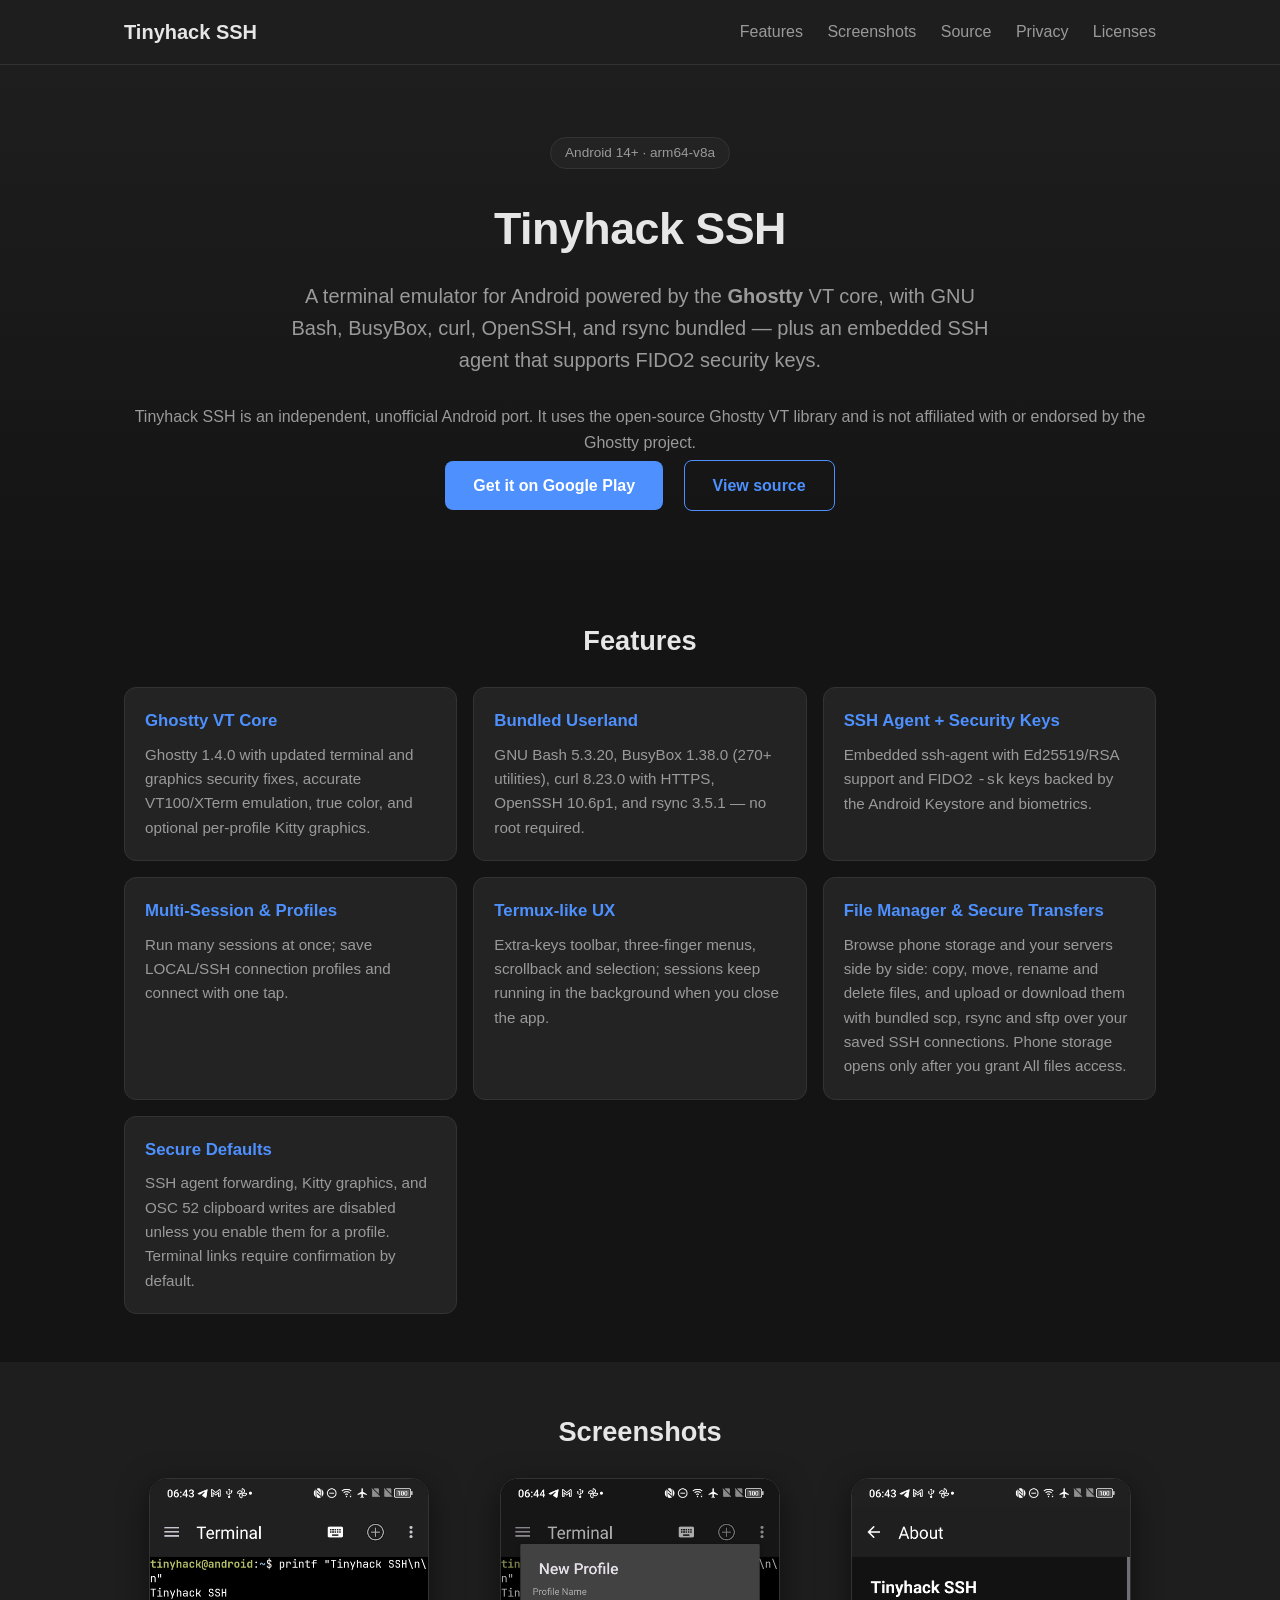
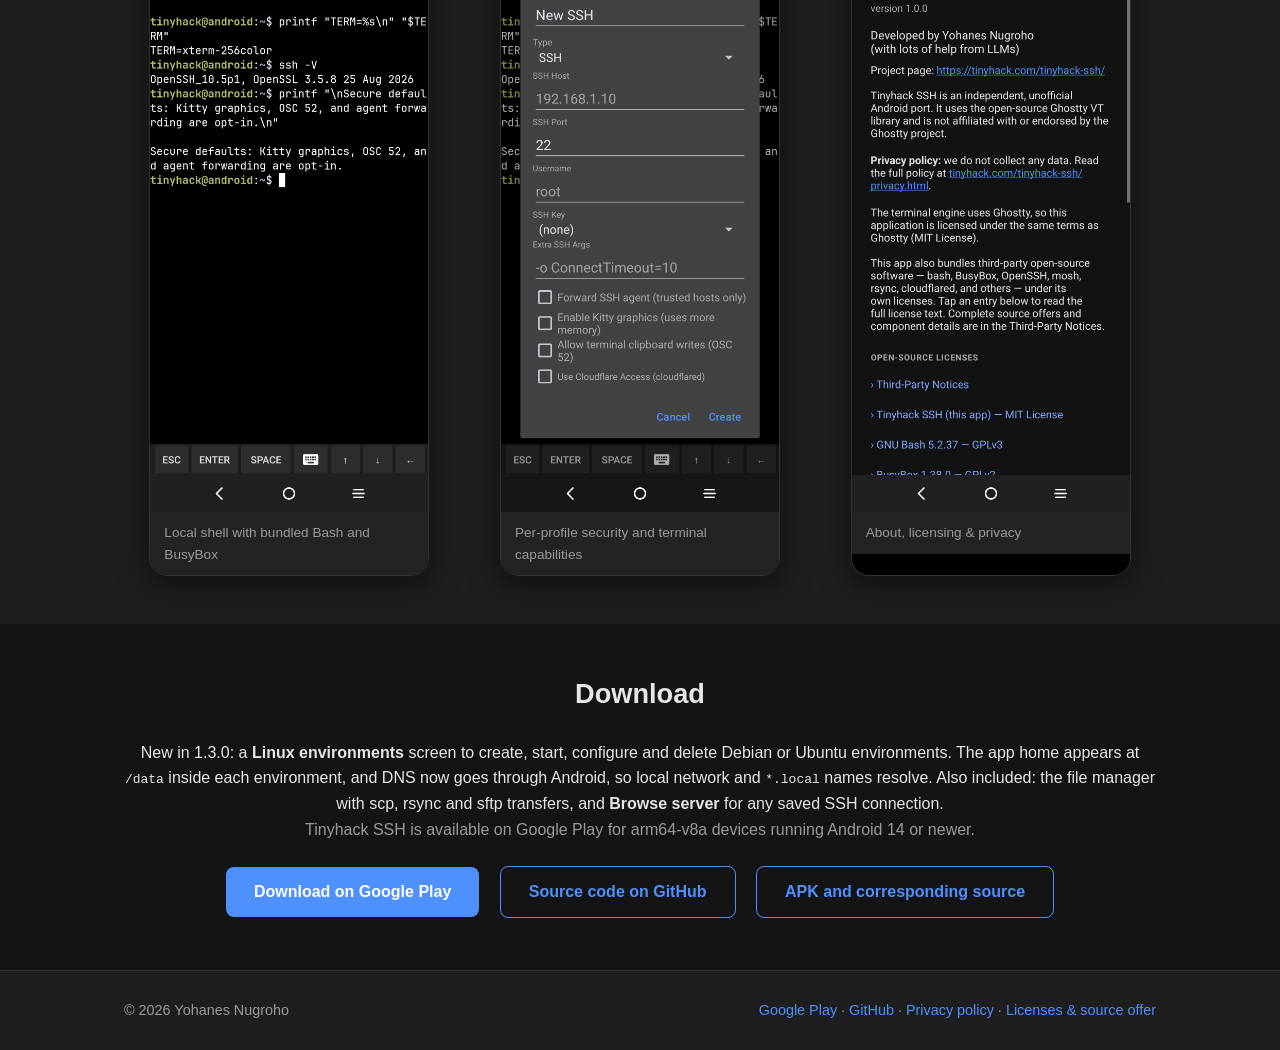
==== commit 96428cb4: "Add Linux environments screen, Ubuntu, shared home and local DNS; release 1.3.0 - Linux environments" ====
--- a/website/index.html
+++ b/website/index.html
@@ -71,11 +71,11 @@
 <section id="download">
   <div class="container" style="text-align:center;">
     <h2>Download</h2>
-    <p>New in 1.2.0: a built-in file manager. Browse phone storage, copy, move, rename and delete files, and upload or download them with scp, rsync or sftp. <strong>Browse server</strong> opens the files on any saved SSH connection after one login. UML environments: create named Debian environments with <code>uml-env</code>, sparse disks, sudo, APT, configurable memory, and one-tap launch from local profiles.</p>
+    <p>New in 1.3.0: a <strong>Linux environments</strong> screen to create, start, configure and delete Debian or Ubuntu environments. The app home appears at <code>/data</code> inside each environment, and DNS now goes through Android, so local network and <code>*.local</code> names resolve. Also included: the file manager with scp, rsync and sftp transfers, and <strong>Browse server</strong> for any saved SSH connection.</p>
     <p style="color:var(--muted); margin-bottom:20px;">Tinyhack SSH is available on Google Play for arm64-v8a devices running Android 14 or newer.</p>
     <a class="btn" href="https://play.google.com/store/apps/details?id=com.tinyhack.ssh">Download on Google Play</a>
     <a class="btn secondary" href="https://github.com/yohanes/tinyhack-ssh">Source code on GitHub</a>
-    <a class="btn secondary" href="https://github.com/yohanes/tinyhack-ssh/releases/tag/v1.2.0">APK and corresponding source</a>
+    <a class="btn secondary" href="https://github.com/yohanes/tinyhack-ssh/releases/tag/v1.3.0">APK and corresponding source</a>
   </div>
 </section>
 
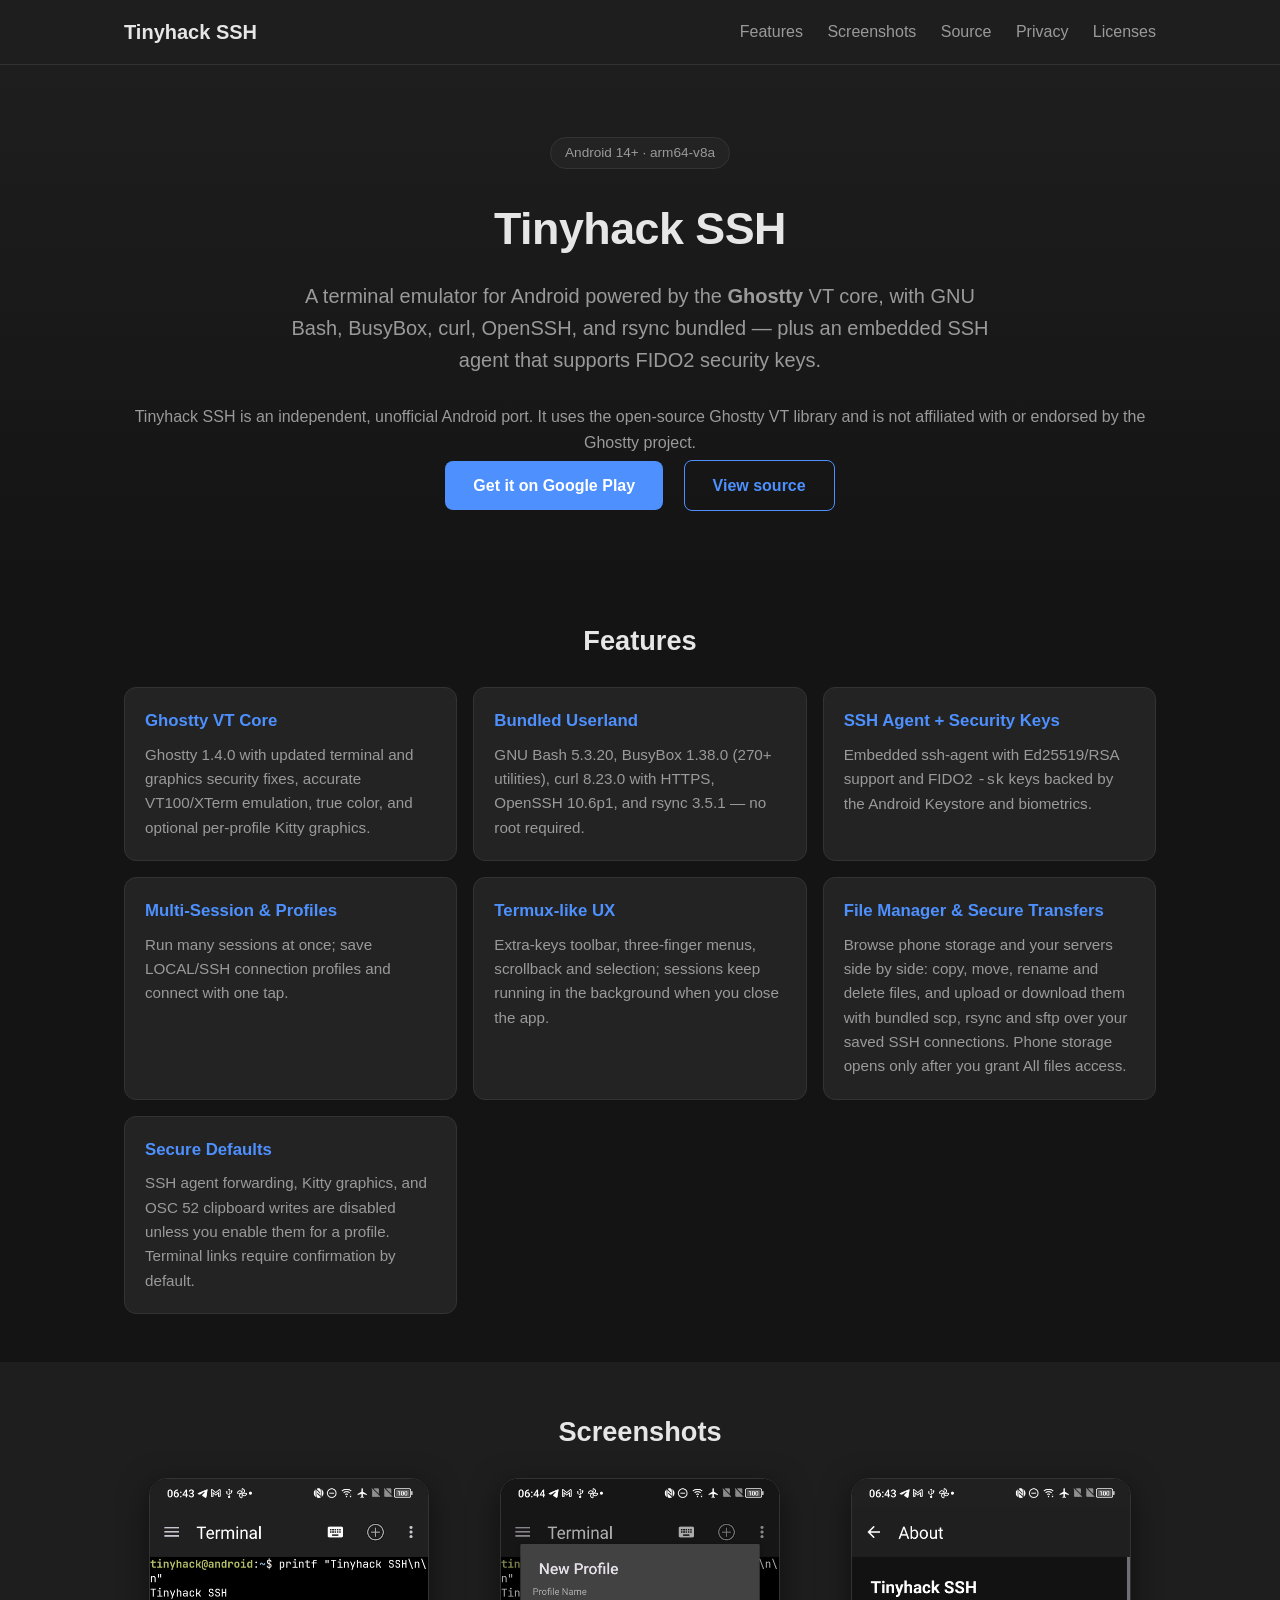
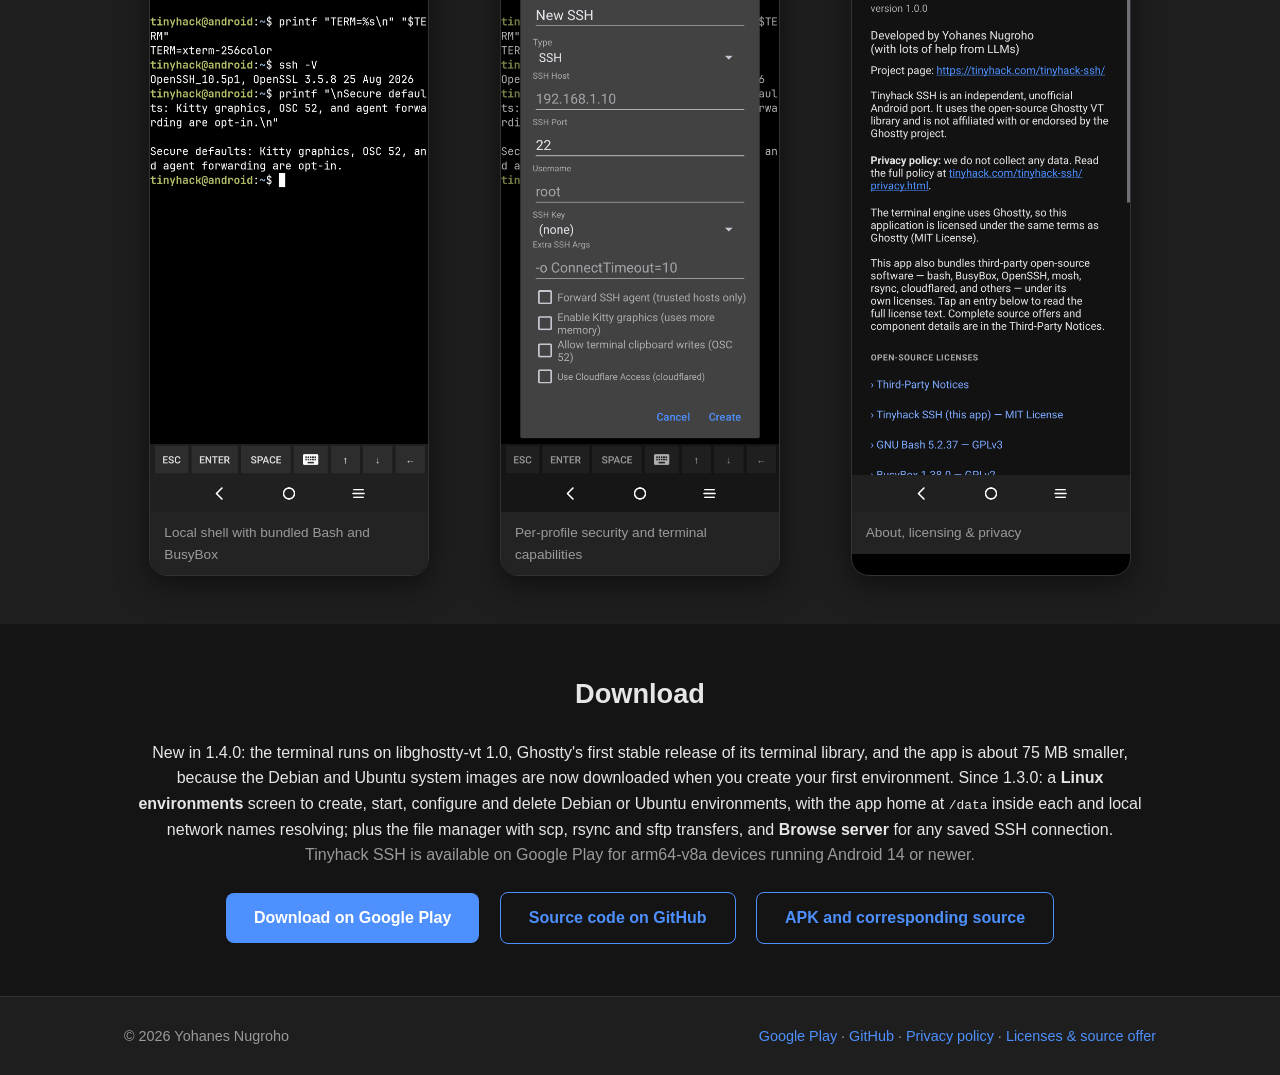
==== commit e69f70f8: "Release 1.4.0 Version code 12. libghostty-vt 1.0.0, Linux images downloaded from GitHub releases ins" ====
--- a/website/index.html
+++ b/website/index.html
@@ -71,11 +71,11 @@
 <section id="download">
   <div class="container" style="text-align:center;">
     <h2>Download</h2>
-    <p>New in 1.3.0: a <strong>Linux environments</strong> screen to create, start, configure and delete Debian or Ubuntu environments. The app home appears at <code>/data</code> inside each environment, and DNS now goes through Android, so local network and <code>*.local</code> names resolve. Also included: the file manager with scp, rsync and sftp transfers, and <strong>Browse server</strong> for any saved SSH connection.</p>
+    <p>New in 1.4.0: the terminal runs on libghostty-vt 1.0, Ghostty's first stable release of its terminal library, and the app is about 75 MB smaller, because the Debian and Ubuntu system images are now downloaded when you create your first environment. Since 1.3.0: a <strong>Linux environments</strong> screen to create, start, configure and delete Debian or Ubuntu environments, with the app home at <code>/data</code> inside each and local network names resolving; plus the file manager with scp, rsync and sftp transfers, and <strong>Browse server</strong> for any saved SSH connection.</p>
     <p style="color:var(--muted); margin-bottom:20px;">Tinyhack SSH is available on Google Play for arm64-v8a devices running Android 14 or newer.</p>
     <a class="btn" href="https://play.google.com/store/apps/details?id=com.tinyhack.ssh">Download on Google Play</a>
     <a class="btn secondary" href="https://github.com/yohanes/tinyhack-ssh">Source code on GitHub</a>
-    <a class="btn secondary" href="https://github.com/yohanes/tinyhack-ssh/releases/tag/v1.3.0">APK and corresponding source</a>
+    <a class="btn secondary" href="https://github.com/yohanes/tinyhack-ssh/releases/tag/v1.4.0">APK and corresponding source</a>
   </div>
 </section>
 
